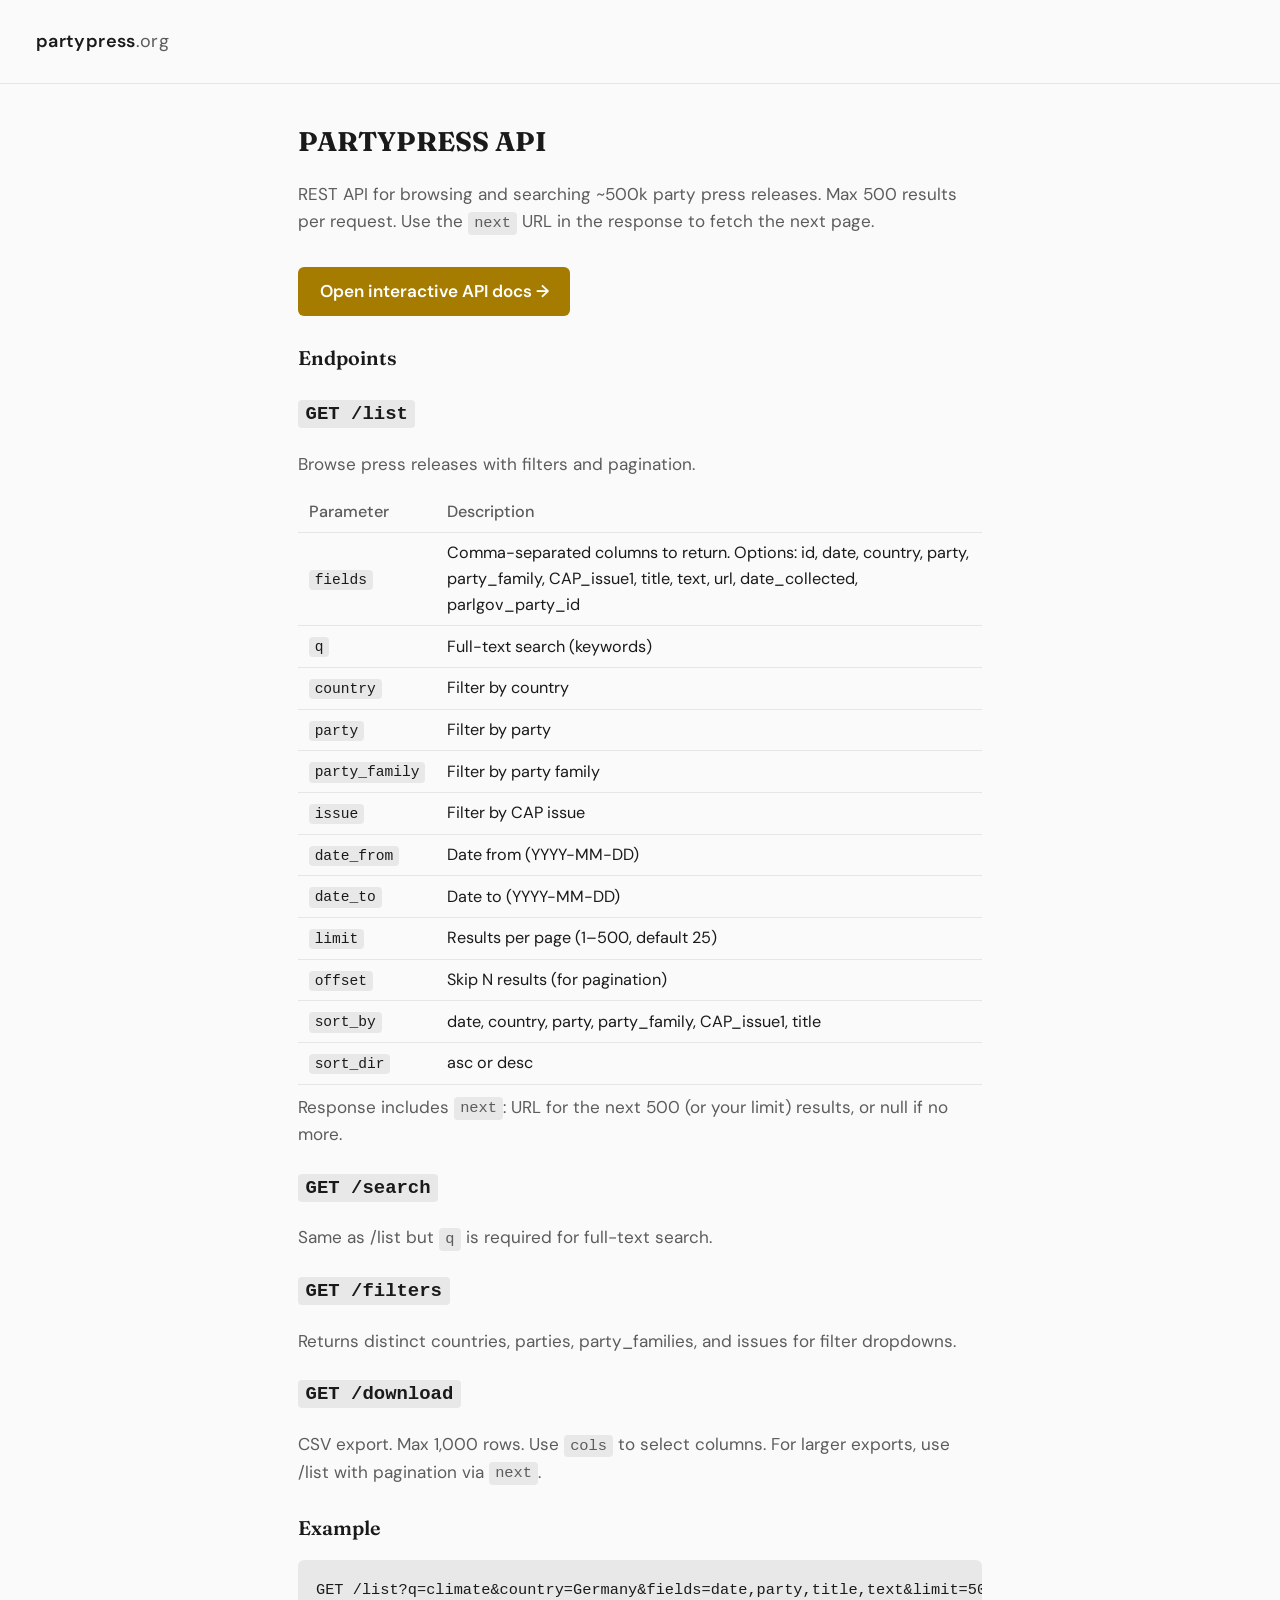
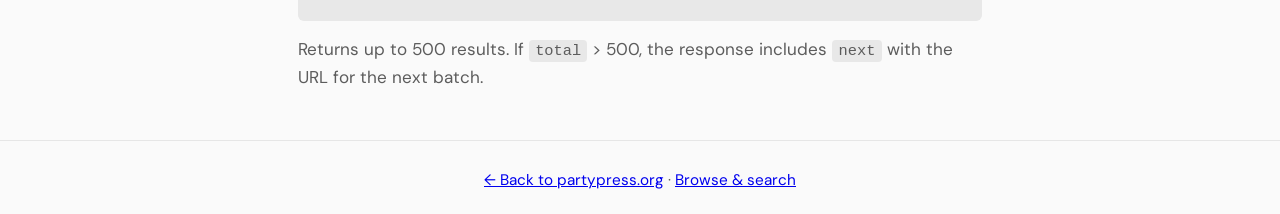
==== api/index.html @ ce9868c4 "Api added" ====
<!DOCTYPE html>
<html lang="en">
<head>
  <meta charset="UTF-8">
  <meta name="viewport" content="width=device-width, initial-scale=1">
  <meta name="robots" content="noindex">
  <title>API — PARTYPRESS</title>
  <link rel="preconnect" href="https://fonts.googleapis.com">
  <link rel="preconnect" href="https://fonts.gstatic.com" crossorigin>
  <link href="https://fonts.googleapis.com/css2?family=DM+Sans:ital,opsz,wght@0,9..40,400;0,9..40,600;1,9..40,400&family=Fraunces:opsz,wght@9..144,600&display=swap" rel="stylesheet">
  <link rel="stylesheet" href="../styles.css">
  <style>
    .api-main { max-width: 42rem; margin: 0 auto; padding: 2rem; }
    .api-main h1 { font-family: var(--font-display); font-size: 1.5rem; margin: 0 0 1rem; }
    .api-main h2 { font-size: 1.1rem; margin: 1.5rem 0 0.5rem; }
    .api-main p { margin: 0 0 0.75rem; color: var(--muted); font-size: 0.95rem; }
    .api-main code { background: var(--code-bg); padding: 0.15em 0.4em; border-radius: 4px; font-size: 0.9em; }
    .api-main pre { background: var(--code-bg); padding: 1rem; border-radius: 6px; overflow-x: auto; font-size: 0.85rem; }
    .api-main ul { margin: 0.5rem 0; padding-left: 1.25rem; }
    .api-main .docs-link { display: inline-block; margin-top: 1rem; padding: 0.6rem 1.2rem; background: var(--accent); color: #fff; text-decoration: none; border-radius: 6px; font-weight: 600; }
    .api-main .docs-link:hover { opacity: 0.9; }
    .api-main .param-table { width: 100%; border-collapse: collapse; font-size: 0.9rem; margin: 0.5rem 0; }
    .api-main .param-table th, .api-main .param-table td { padding: 0.4rem 0.6rem; text-align: left; border-bottom: 1px solid var(--border); }
    .api-main .param-table th { color: var(--muted); font-weight: 500; }
  </style>
</head>
<body>
  <header class="site-header">
    <a href="/" class="logo">partypress<span class="tld">.org</span></a>
  </header>

  <main class="api-main">
    <h1>PARTYPRESS API</h1>
    <p>REST API for browsing and searching ~500k party press releases. Max 500 results per request. Use the <code>next</code> URL in the response to fetch the next page.</p>

    <p><a href="#" id="docs-link" class="docs-link" target="_blank" rel="noopener">Open interactive API docs →</a></p>

    <h2>Endpoints</h2>

    <h3><code>GET /list</code></h3>
    <p>Browse press releases with filters and pagination.</p>
    <table class="param-table">
      <tr><th>Parameter</th><th>Description</th></tr>
      <tr><td><code>fields</code></td><td>Comma-separated columns to return. Options: id, date, country, party, party_family, CAP_issue1, title, text, url, date_collected, parlgov_party_id</td></tr>
      <tr><td><code>q</code></td><td>Full-text search (keywords)</td></tr>
      <tr><td><code>country</code></td><td>Filter by country</td></tr>
      <tr><td><code>party</code></td><td>Filter by party</td></tr>
      <tr><td><code>party_family</code></td><td>Filter by party family</td></tr>
      <tr><td><code>issue</code></td><td>Filter by CAP issue</td></tr>
      <tr><td><code>date_from</code></td><td>Date from (YYYY-MM-DD)</td></tr>
      <tr><td><code>date_to</code></td><td>Date to (YYYY-MM-DD)</td></tr>
      <tr><td><code>limit</code></td><td>Results per page (1–500, default 25)</td></tr>
      <tr><td><code>offset</code></td><td>Skip N results (for pagination)</td></tr>
      <tr><td><code>sort_by</code></td><td>date, country, party, party_family, CAP_issue1, title</td></tr>
      <tr><td><code>sort_dir</code></td><td>asc or desc</td></tr>
    </table>
    <p>Response includes <code>next</code>: URL for the next 500 (or your limit) results, or null if no more.</p>

    <h3><code>GET /search</code></h3>
    <p>Same as /list but <code>q</code> is required for full-text search.</p>

    <h3><code>GET /filters</code></h3>
    <p>Returns distinct countries, parties, party_families, and issues for filter dropdowns.</p>

    <h3><code>GET /download</code></h3>
    <p>CSV export. Max 1,000 rows. Use <code>cols</code> to select columns. For larger exports, use /list with pagination via <code>next</code>.</p>

    <h2>Example</h2>
    <pre>GET /list?q=climate&country=Germany&fields=date,party,title,text&limit=500</pre>
    <p>Returns up to 500 results. If <code>total</code> &gt; 500, the response includes <code>next</code> with the URL for the next batch.</p>
  </main>

  <footer class="site-footer">
    <p><a href="/">← Back to partypress.org</a> · <a href="/search/">Browse & search</a></p>
  </footer>

  <script>
    // Set API base (same as SEARCH_API in search/search.js). Update when deploying.
    const API_BASE = 'http://localhost:8000';
    document.getElementById('docs-link').href = API_BASE + '/docs';
  </script>
</body>
</html>
---- styles.css ----
/* Partypress draft — minimal, readable (light) */

:root {
  --bg: #fafafa;
  --text: #1a1a1a;
  --muted: #5c5c5c;
  --accent: #a67c00;
  --border: rgba(0, 0, 0, 0.08);
  --card-bg: #f0f0f0;
  --code-bg: #e8e8e8;
  --font-sans: "DM Sans", system-ui, sans-serif;
  --font-display: "Fraunces", Georgia, serif;
}

*,
*::before,
*::after {
  box-sizing: border-box;
}

html {
  font-size: 18px;
  scroll-behavior: smooth;
}

body {
  margin: 0;
  min-height: 100vh;
  font-family: var(--font-sans);
  background: var(--bg);
  color: var(--text);
  line-height: 1.6;
  display: flex;
  flex-direction: column;
}

.site-header {
  padding: 1.5rem 2rem;
  border-bottom: 1px solid var(--border);
}

.logo {
  font-weight: 600;
  font-size: 1rem;
  letter-spacing: 0.02em;
  color: var(--text);
  text-decoration: none;
}

.logo .tld {
  color: var(--muted);
  font-weight: 400;
}

main {
  flex: 1;
  max-width: 42rem;
  margin: 0 auto;
  padding: 4rem 2rem 3rem;
  width: 100%;
}

.hero h1 {
  font-family: var(--font-display);
  font-size: clamp(1.65rem, 5vw, 3.5rem);
  font-weight: 600;
  margin: 0 0 0.75rem;
  letter-spacing: -0.02em;
  color: var(--text);
  white-space: nowrap;
}

.tagline {
  font-size: 1.35rem;
  color: var(--accent);
  margin: 0 0 1rem;
  font-weight: 400;
}

.sub {
  color: var(--muted);
  margin: 0;
  font-size: 1rem;
}

h2 {
  font-family: var(--font-display);
  font-size: 1.35rem;
  font-weight: 600;
  margin: 0 0 1rem;
  color: var(--text);
}

.coming {
  margin-top: 2.5rem;
}

.coming ul {
  margin: 0;
  padding-left: 1.25rem;
}

.coming li {
  margin-bottom: 0.6rem;
}

.coming li strong {
  color: var(--accent);
}

.foundation {
  margin-top: 2.5rem;
  padding-top: 2rem;
  border-top: 1px solid var(--border);
}

.foundation-intro {
  margin: 0 0 1rem;
  color: var(--muted);
  font-size: 0.95rem;
}

.paper-card {
  background: var(--card-bg);
  border: 1px solid var(--border);
  border-radius: 8px;
  padding: 1.25rem 1.5rem;
  margin-top: 1rem;
}

.paper-title {
  font-size: 1.05rem;
  font-weight: 600;
  margin: 0 0 0.25rem;
}

.paper-title a {
  color: var(--text);
  text-decoration: none;
}

.paper-title a:hover {
  color: var(--accent);
  text-decoration: underline;
}

.paper-authors,
.paper-venue {
  margin: 0;
  font-size: 0.9rem;
  color: var(--muted);
}

.paper-authors a {
  color: var(--accent);
  text-decoration: none;
}

.paper-authors a:hover {
  text-decoration: underline;
}

.paper-desc {
  margin: 0.75rem 0 0;
  font-size: 0.95rem;
  line-height: 1.5;
}

.paper-links {
  margin-top: 0.75rem;
  display: flex;
  flex-wrap: wrap;
  gap: 0.5rem;
}

.paper-link-btn {
  display: inline-block;
  background: transparent;
  border: 1px solid var(--muted);
  color: var(--muted);
  padding: 0.35rem 0.65rem;
  border-radius: 4px;
  font-size: 0.85rem;
  text-decoration: none;
  font-family: inherit;
  cursor: pointer;
  transition: border-color 0.2s, color 0.2s;
}

.paper-link-btn:hover {
  border-color: var(--accent);
  color: var(--accent);
}

.bibtex-wrap {
  margin-top: 1rem;
}

.bibtex-toggle {
  background: transparent;
  border: 1px solid var(--muted);
  color: var(--muted);
  padding: 0.35rem 0.65rem;
  border-radius: 4px;
  font-size: 0.85rem;
  cursor: pointer;
  font-family: inherit;
}

.bibtex-toggle:hover {
  border-color: var(--accent);
  color: var(--accent);
}

.bibtex-block {
  margin-top: 0.5rem;
  position: relative;
}

.bibtex-block[hidden] {
  display: none;
}

.bibtex-code {
  margin: 0;
  padding: 0.75rem;
  background: var(--code-bg);
  border-radius: 4px;
  font-size: 0.8rem;
  font-family: ui-monospace, monospace;
  white-space: pre-wrap;
  word-break: break-all;
  color: var(--text);
}

.bibtex-copy {
  position: absolute;
  top: 0.5rem;
  right: 0.5rem;
  background: var(--accent);
  color: #fff;
  border: none;
  padding: 0.25rem 0.5rem;
  border-radius: 4px;
  font-size: 0.8rem;
  cursor: pointer;
  font-family: inherit;
}

.bibtex-copy:hover {
  opacity: 0.9;
}

.team {
  margin-top: 2.5rem;
  padding-top: 2rem;
  border-top: 1px solid var(--border);
}

.team-grid {
  display: flex;
  flex-direction: column;
  gap: 2rem;
}

.team-member {
  display: flex;
  gap: 1.25rem;
  align-items: flex-start;
}

.team-photo-link {
  flex-shrink: 0;
}

.team-photo {
  width: 120px;
  height: 120px;
  object-fit: cover;
  border-radius: 50%;
  display: block;
}

.team-content {
  min-width: 0;
}

@media (max-width: 520px) {
  .team-member {
    display: grid;
    grid-template-columns: auto 1fr;
    grid-template-rows: auto auto;
    gap: 0 1.25rem;
  }

  .team-photo-link {
    grid-column: 1;
    grid-row: 1;
  }

  .team-photo {
    width: 80px;
    height: 80px;
  }

  .team-content {
    grid-column: 1 / -1;
    grid-row: 1 / -1;
    display: grid;
    grid-template-columns: subgrid;
    grid-template-rows: auto auto;
    gap: 0.5rem 0;
  }

  .team-meta {
    grid-column: 2;
    grid-row: 1;
  }

  .team-bio {
    grid-column: 1 / -1;
    grid-row: 2;
    margin: 0;
  }
}

.team-name {
  font-size: 1.1rem;
  font-weight: 600;
  margin: 0 0 0.2rem;
}

.team-name a {
  color: var(--text);
  text-decoration: none;
}

.team-name a:hover {
  color: var(--accent);
  text-decoration: underline;
}

.team-meta {
  margin-bottom: 0;
}

.team-role {
  margin: 0 0 0.5rem;
  font-size: 0.9rem;
  color: var(--muted);
}

.team-website {
  color: var(--accent);
  text-decoration: none;
}

.team-website:hover {
  text-decoration: underline;
}

.team-bio {
  margin: 0;
  font-size: 0.95rem;
  line-height: 1.55;
}

.supported {
  margin-top: 2rem;
  padding-top: 2rem;
  border-top: 1px solid var(--border);
}

.supported-logos {
  display: flex;
  flex-wrap: nowrap;
  align-items: center;
  gap: 2rem;
}

.supported-logo {
  display: block;
  flex-shrink: 0;
  width: 100px;
}

.supported-logo img {
  display: block;
  width: 100%;
  height: auto;
  max-height: 50px;
  object-fit: contain;
  opacity: 0.85;
}

.supported-logo:hover img {
  opacity: 1;
}

@media (max-width: 400px) {
  .supported-logos {
    gap: 1rem;
  }

  .supported-logo {
    width: 72px;
  }

  .supported-logo img {
    max-height: 44px;
  }
}

.site-footer {
  padding: 1.5rem 2rem;
  border-top: 1px solid var(--border);
  text-align: center;
}

.site-footer p {
  margin: 0;
  font-size: 0.85rem;
  color: var(--muted);
}
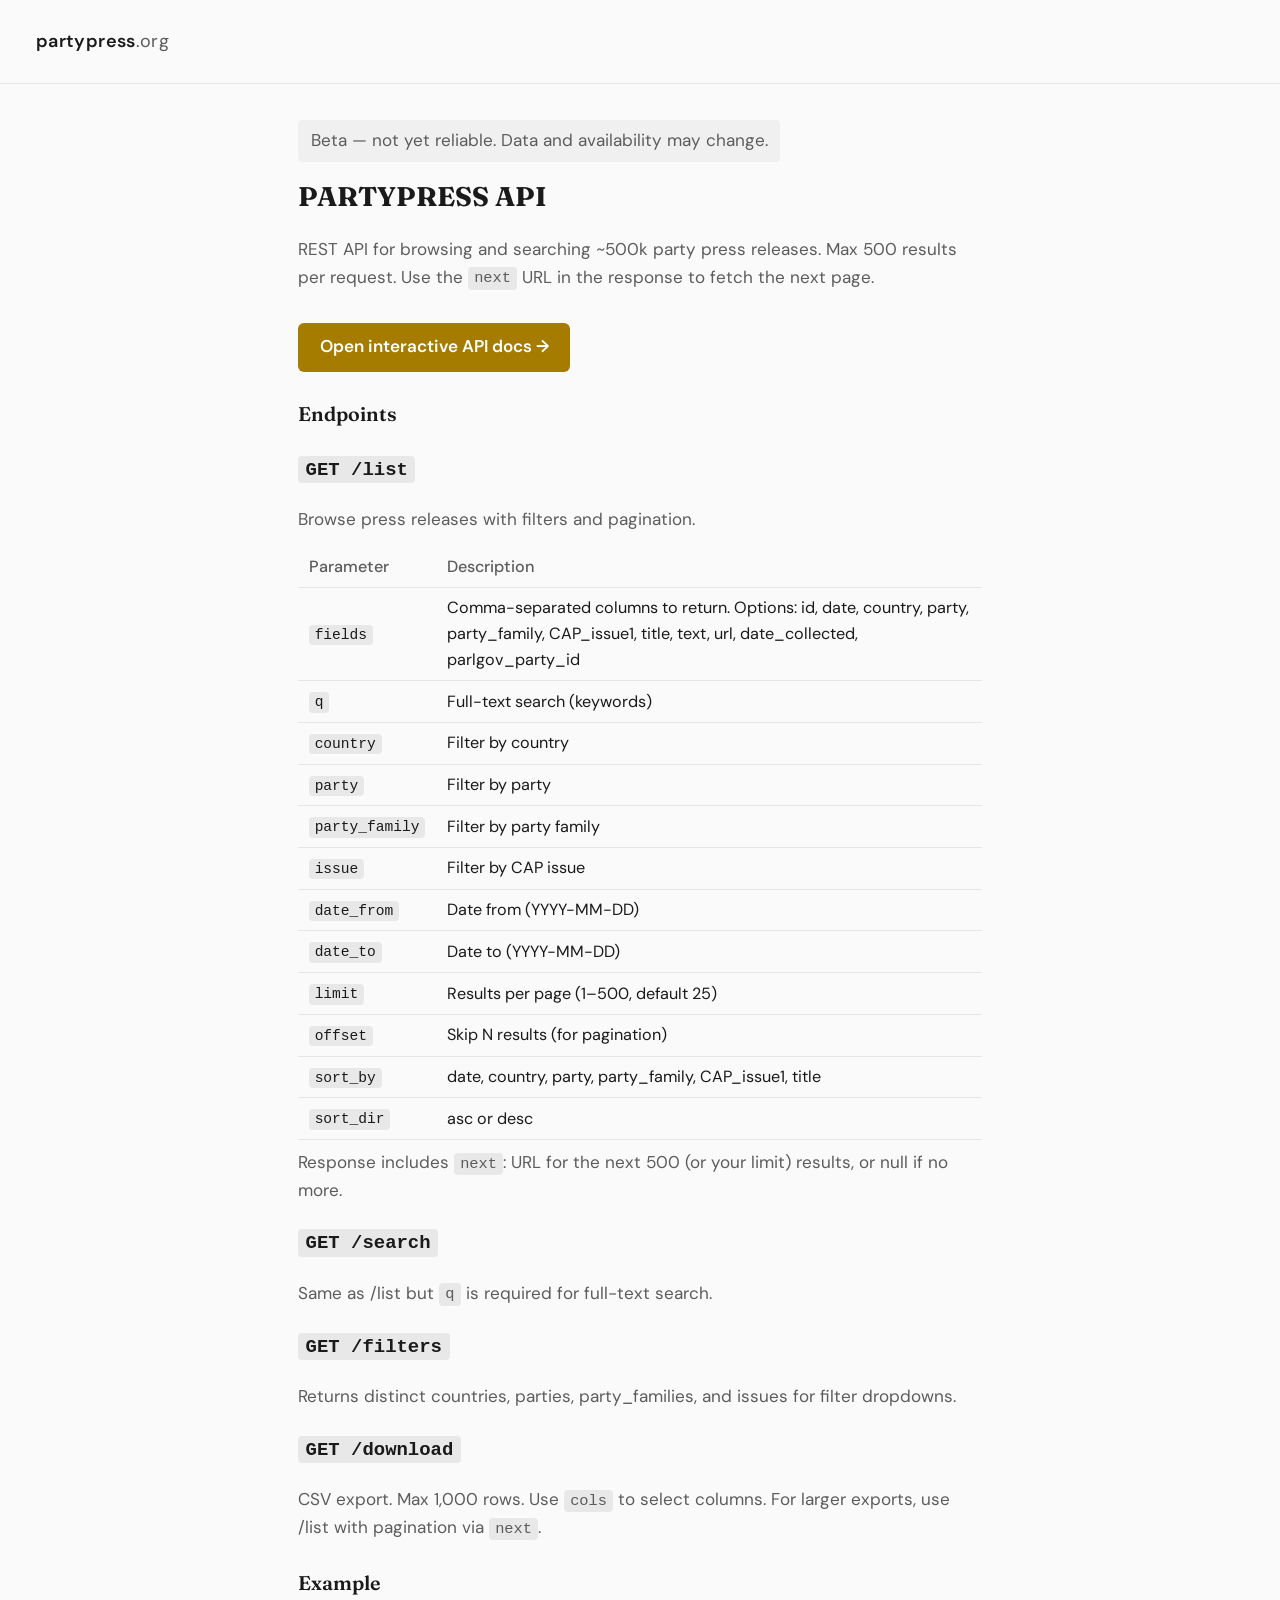
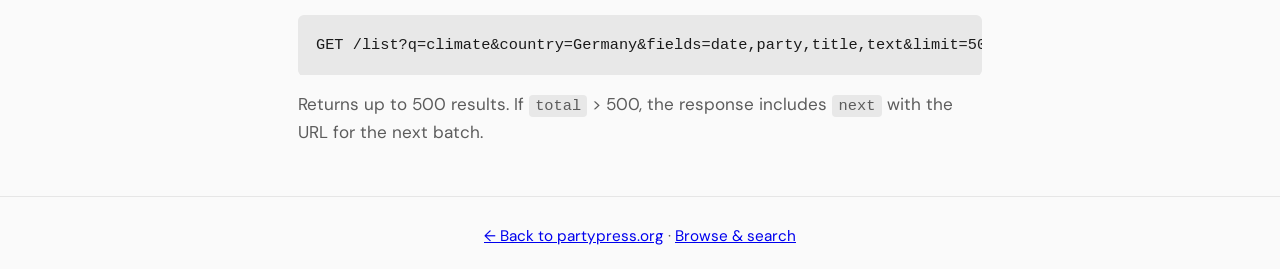
==== commit e642405a: "Use https://api.partypress.org for API in production Made-with: Cursor" ====
--- a/api/index.html
+++ b/api/index.html
@@ -22,6 +22,7 @@
     .api-main .param-table { width: 100%; border-collapse: collapse; font-size: 0.9rem; margin: 0.5rem 0; }
     .api-main .param-table th, .api-main .param-table td { padding: 0.4rem 0.6rem; text-align: left; border-bottom: 1px solid var(--border); }
     .api-main .param-table th { color: var(--muted); font-weight: 500; }
+    .beta-notice { font-size: 0.85rem; color: var(--muted); background: rgba(0,0,0,0.04); padding: 0.4rem 0.7rem; border-radius: 4px; margin: 0 0 1rem; display: inline-block; }
   </style>
 </head>
 <body>
@@ -30,6 +31,7 @@
   </header>
 
   <main class="api-main">
+    <p class="beta-notice">Beta — not yet reliable. Data and availability may change.</p>
     <h1>PARTYPRESS API</h1>
     <p>REST API for browsing and searching ~500k party press releases. Max 500 results per request. Use the <code>next</code> URL in the response to fetch the next page.</p>
 
@@ -75,8 +77,10 @@
   </footer>
 
   <script>
-    // Set API base (same as SEARCH_API in search/search.js). Update when deploying.
-    const API_BASE = 'http://localhost:8000';
+    // Same logic as SEARCH_API in search/search.js
+    const API_BASE = (typeof location !== 'undefined' && /^https:\/\/partypress\.org/.test(location.origin))
+      ? 'https://api.partypress.org'
+      : 'http://localhost:8073';
     document.getElementById('docs-link').href = API_BASE + '/docs';
   </script>
 </body>
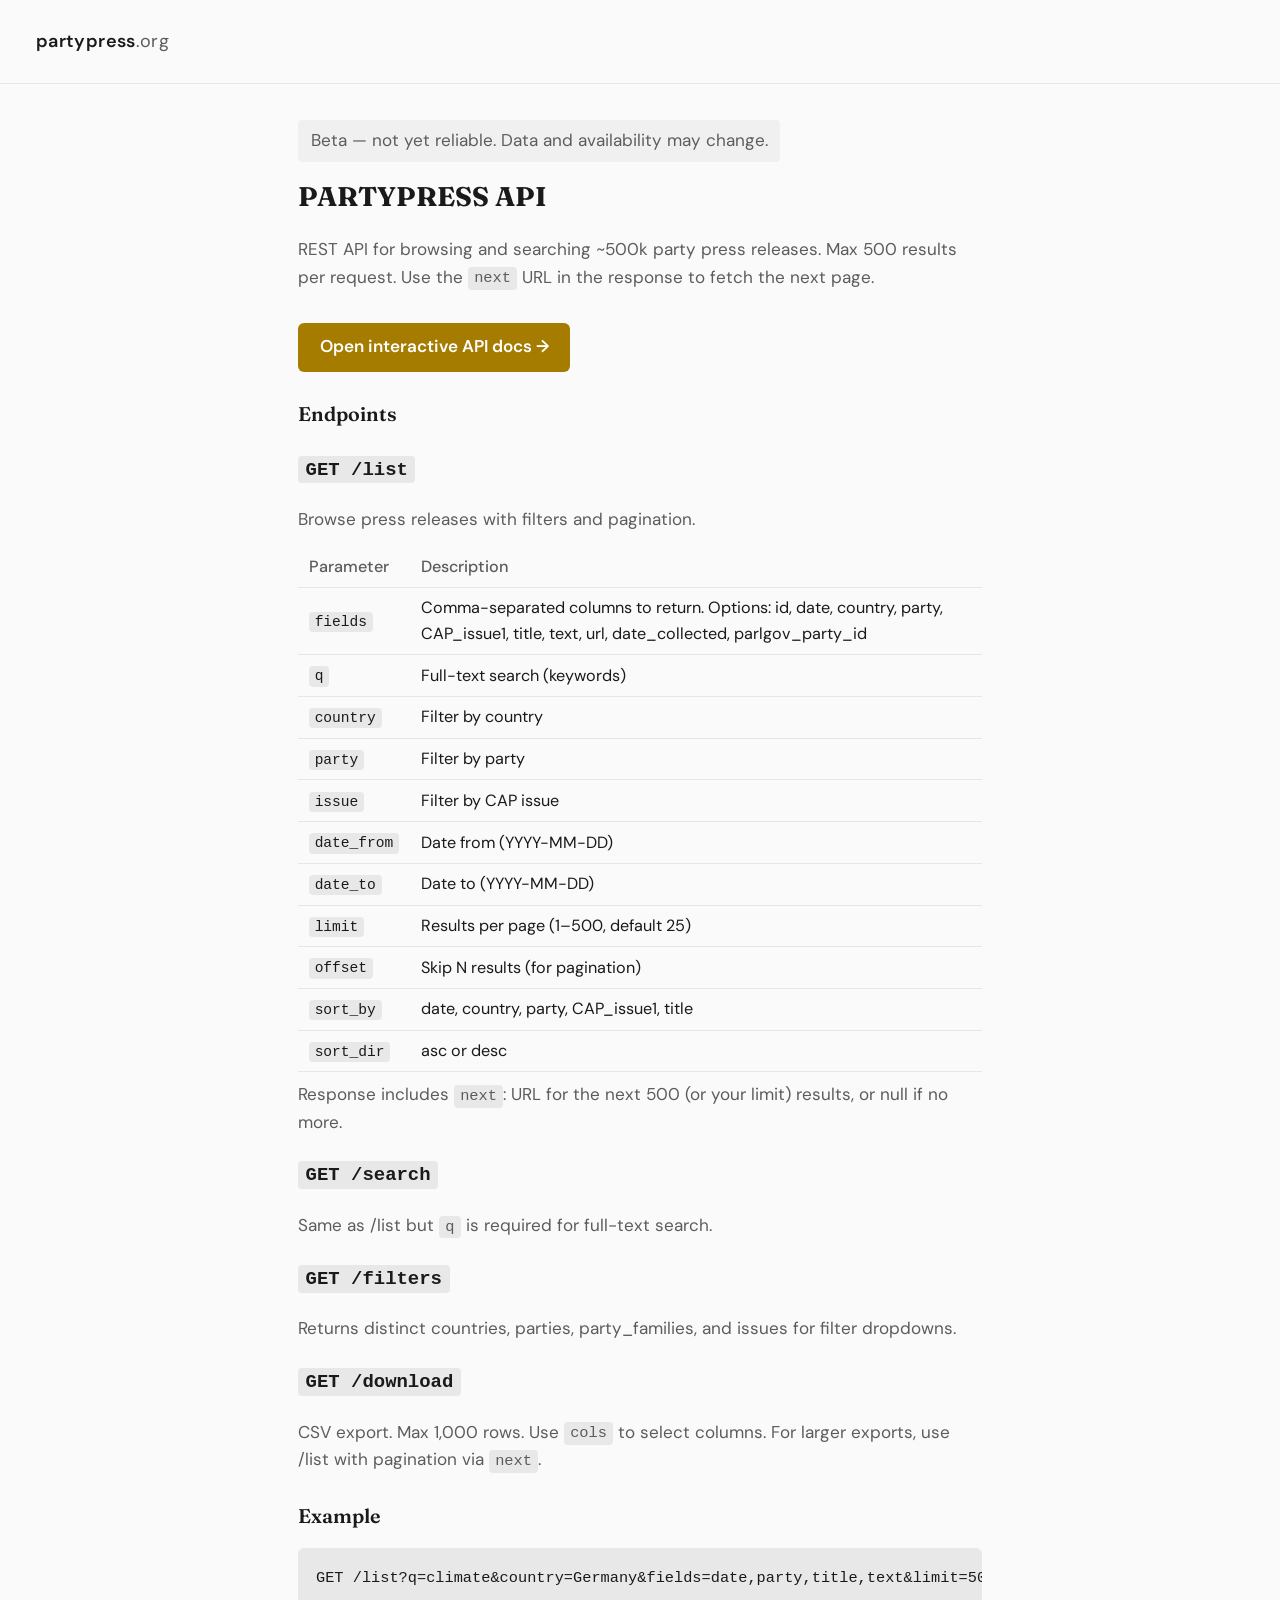
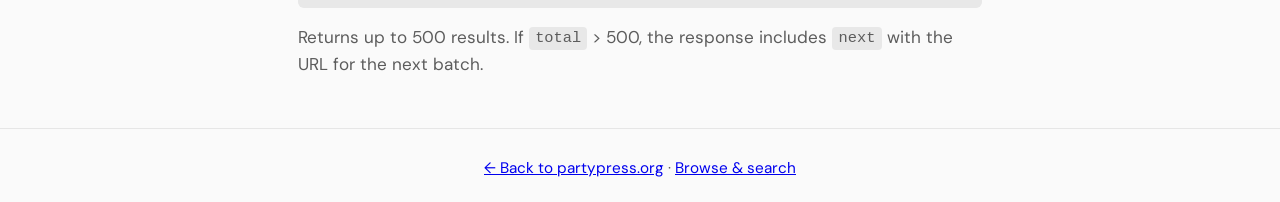
==== commit dae38dc8: "Remove party family from search page and API docs Made-with: Cursor" ====
--- a/api/index.html
+++ b/api/index.html
@@ -43,17 +43,16 @@
     <p>Browse press releases with filters and pagination.</p>
     <table class="param-table">
       <tr><th>Parameter</th><th>Description</th></tr>
-      <tr><td><code>fields</code></td><td>Comma-separated columns to return. Options: id, date, country, party, party_family, CAP_issue1, title, text, url, date_collected, parlgov_party_id</td></tr>
+      <tr><td><code>fields</code></td><td>Comma-separated columns to return. Options: id, date, country, party, CAP_issue1, title, text, url, date_collected, parlgov_party_id</td></tr>
       <tr><td><code>q</code></td><td>Full-text search (keywords)</td></tr>
       <tr><td><code>country</code></td><td>Filter by country</td></tr>
       <tr><td><code>party</code></td><td>Filter by party</td></tr>
-      <tr><td><code>party_family</code></td><td>Filter by party family</td></tr>
       <tr><td><code>issue</code></td><td>Filter by CAP issue</td></tr>
       <tr><td><code>date_from</code></td><td>Date from (YYYY-MM-DD)</td></tr>
       <tr><td><code>date_to</code></td><td>Date to (YYYY-MM-DD)</td></tr>
       <tr><td><code>limit</code></td><td>Results per page (1–500, default 25)</td></tr>
       <tr><td><code>offset</code></td><td>Skip N results (for pagination)</td></tr>
-      <tr><td><code>sort_by</code></td><td>date, country, party, party_family, CAP_issue1, title</td></tr>
+      <tr><td><code>sort_by</code></td><td>date, country, party, CAP_issue1, title</td></tr>
       <tr><td><code>sort_dir</code></td><td>asc or desc</td></tr>
     </table>
     <p>Response includes <code>next</code>: URL for the next 500 (or your limit) results, or null if no more.</p>
@@ -78,9 +77,9 @@
 
   <script>
     // Same logic as SEARCH_API in search/search.js
-    const API_BASE = (typeof location !== 'undefined' && /^https:\/\/partypress\.org/.test(location.origin))
-      ? 'https://api.partypress.org'
-      : 'http://localhost:8073';
+    const API_BASE = (typeof location !== 'undefined' && /localhost|127\.0\.0\.1|^file:/.test(location.origin))
+      ? 'http://localhost:8073'
+      : 'https://api.partypress.org';
     document.getElementById('docs-link').href = API_BASE + '/docs';
   </script>
 </body>
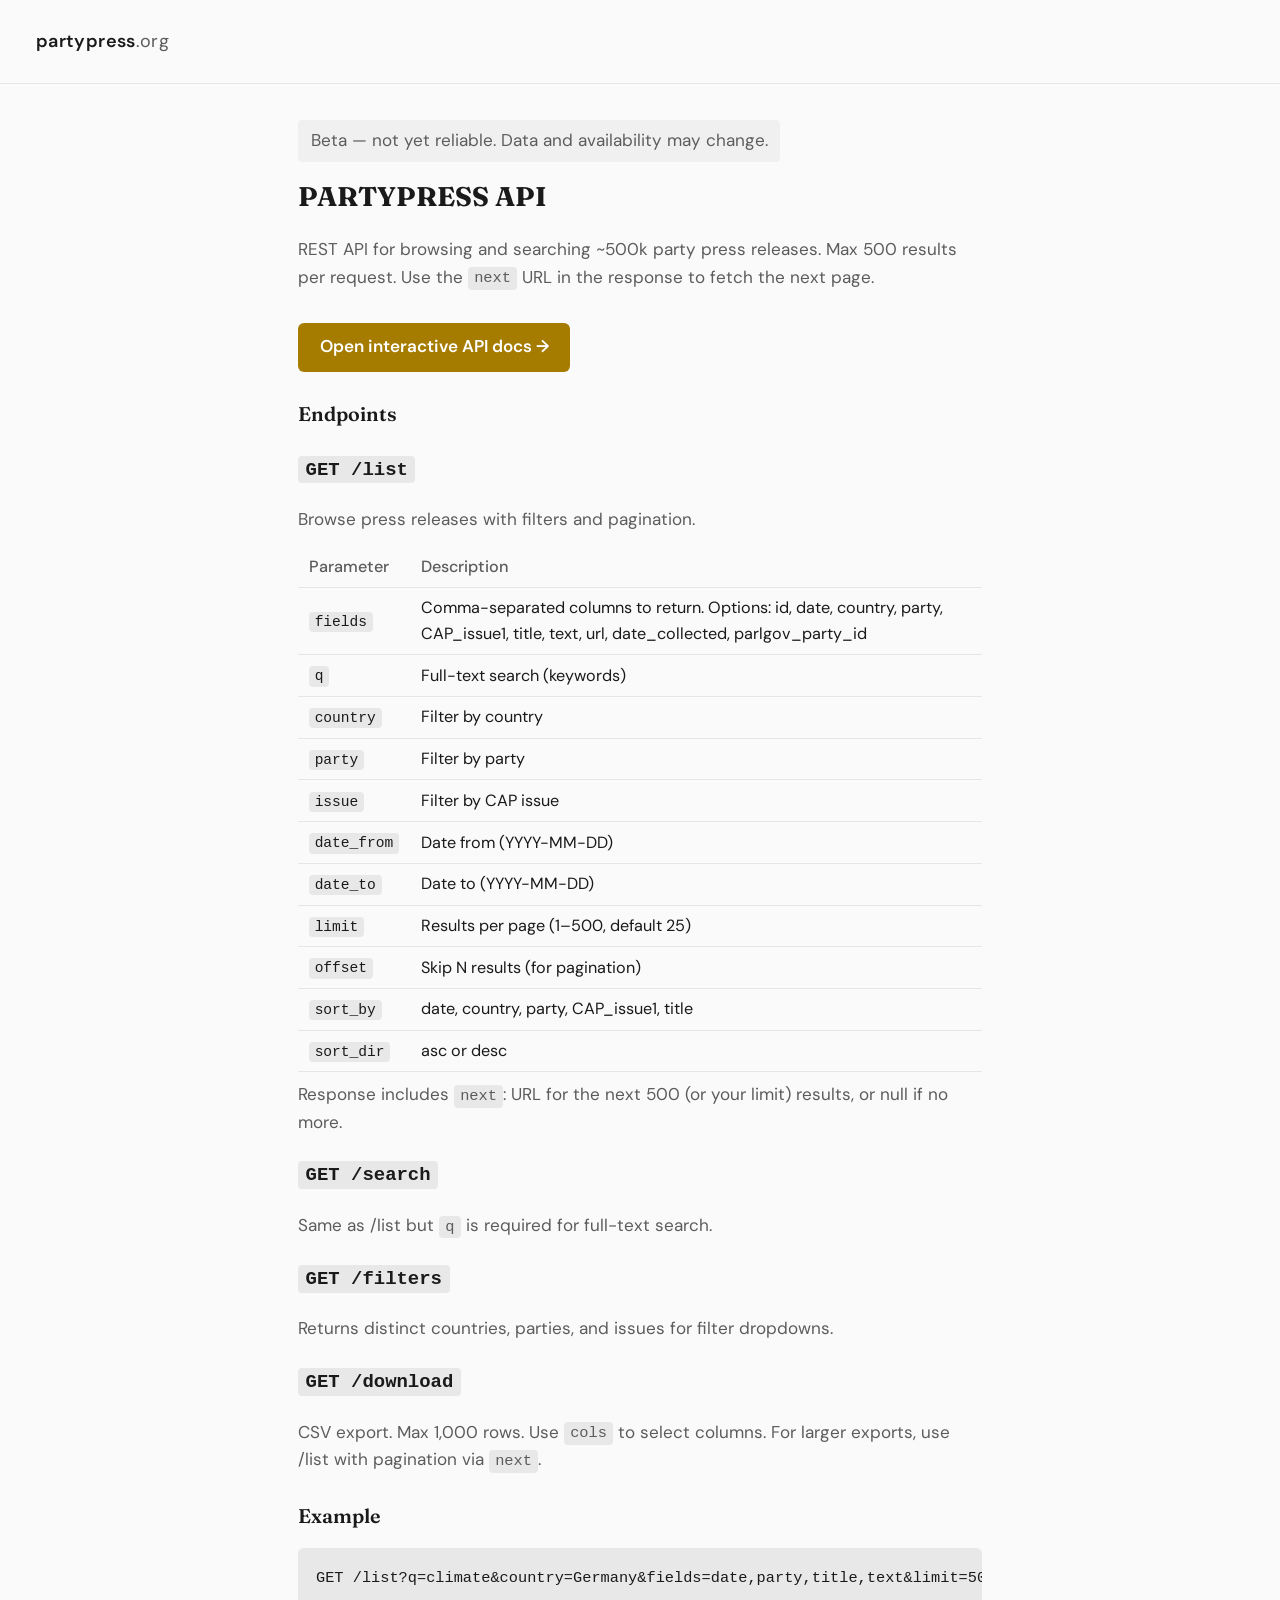
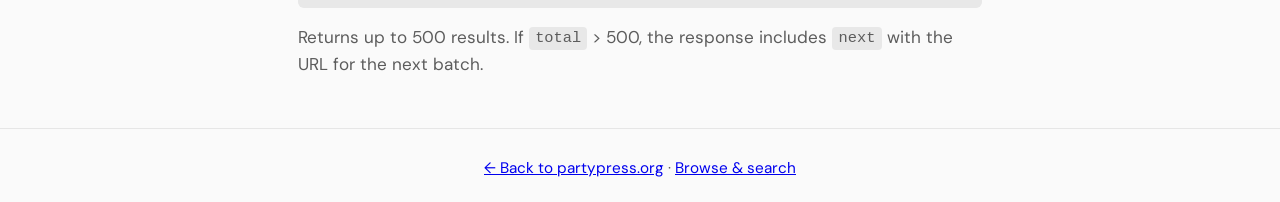
==== commit d45b07db: "Remove party_families from API filters doc Made-with: Cursor" ====
--- a/api/index.html
+++ b/api/index.html
@@ -61,7 +61,7 @@
     <p>Same as /list but <code>q</code> is required for full-text search.</p>
 
     <h3><code>GET /filters</code></h3>
-    <p>Returns distinct countries, parties, party_families, and issues for filter dropdowns.</p>
+    <p>Returns distinct countries, parties, and issues for filter dropdowns.</p>
 
     <h3><code>GET /download</code></h3>
     <p>CSV export. Max 1,000 rows. Use <code>cols</code> to select columns. For larger exports, use /list with pagination via <code>next</code>.</p>
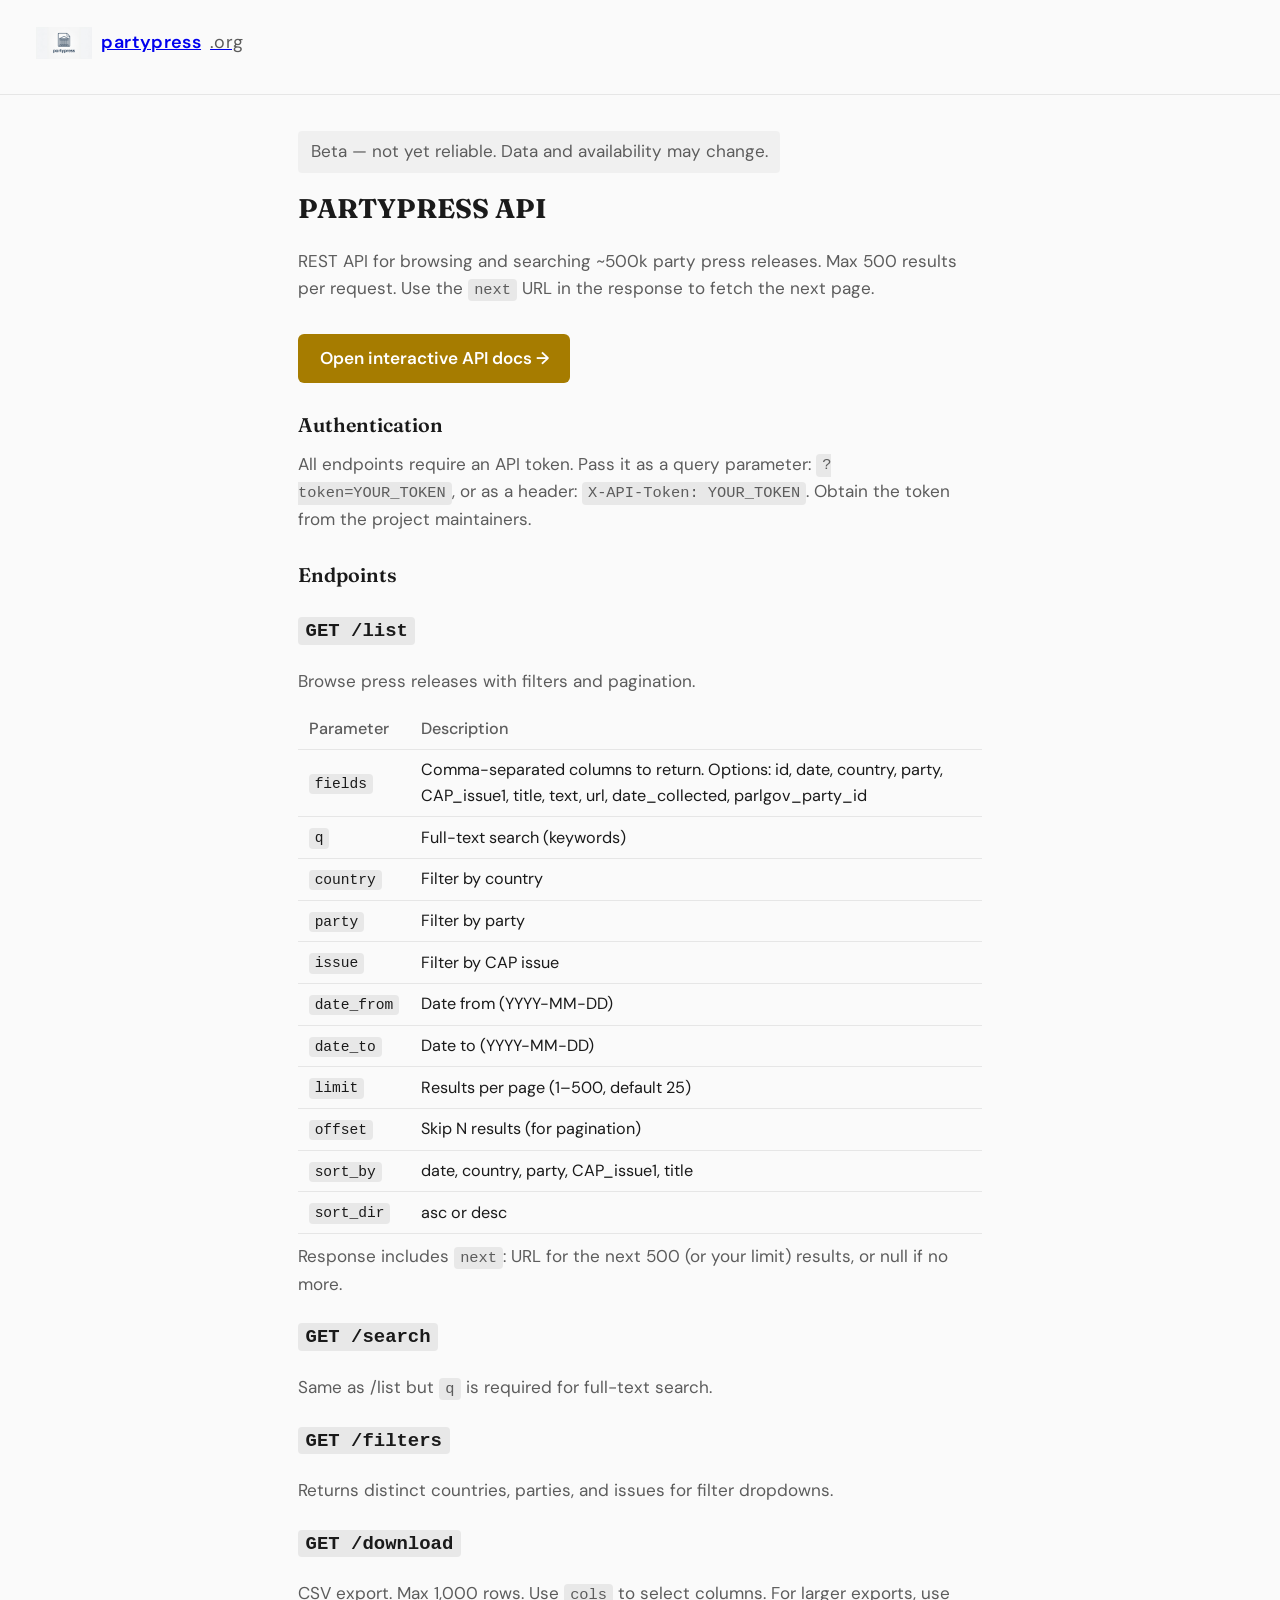
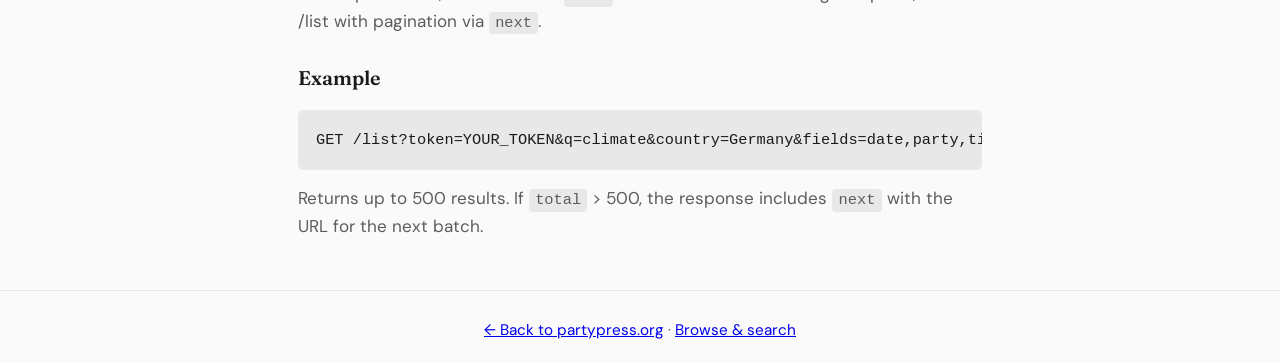
==== commit 832ec640: "Add Party Press logo, favicons, and use in header and head Made-with: Cursor" ====
--- a/api/index.html
+++ b/api/index.html
@@ -8,6 +8,10 @@
   <link rel="preconnect" href="https://fonts.googleapis.com">
   <link rel="preconnect" href="https://fonts.gstatic.com" crossorigin>
   <link href="https://fonts.googleapis.com/css2?family=DM+Sans:ital,opsz,wght@0,9..40,400;0,9..40,600;1,9..40,400&family=Fraunces:opsz,wght@9..144,600&display=swap" rel="stylesheet">
+  <link rel="icon" type="image/png" sizes="32x32" href="../assets/favicon-32x32.png">
+  <link rel="icon" type="image/png" sizes="16x16" href="../assets/favicon-16x16.png">
+  <link rel="apple-touch-icon" sizes="180x180" href="../assets/favicon-180x180.png">
+  <link rel="manifest" href="../assets/site.webmanifest">
   <link rel="stylesheet" href="../styles.css">
   <style>
     .api-main { max-width: 42rem; margin: 0 auto; padding: 2rem; }
@@ -27,7 +31,7 @@
 </head>
 <body>
   <header class="site-header">
-    <a href="/" class="logo">partypress<span class="tld">.org</span></a>
+    <a href="/" class="logo"><img src="../assets/partypress-logo.png" alt="Party Press" class="logo-img" width="160" height="36">partypress<span class="tld">.org</span></a>
   </header>
 
   <main class="api-main">
@@ -36,6 +40,9 @@
     <p>REST API for browsing and searching ~500k party press releases. Max 500 results per request. Use the <code>next</code> URL in the response to fetch the next page.</p>
 
     <p><a href="#" id="docs-link" class="docs-link" target="_blank" rel="noopener">Open interactive API docs →</a></p>
+
+    <h2>Authentication</h2>
+    <p>All endpoints require an API token. Pass it as a query parameter: <code>?token=YOUR_TOKEN</code>, or as a header: <code>X-API-Token: YOUR_TOKEN</code>. Obtain the token from the project maintainers.</p>
 
     <h2>Endpoints</h2>
 
@@ -67,7 +74,7 @@
     <p>CSV export. Max 1,000 rows. Use <code>cols</code> to select columns. For larger exports, use /list with pagination via <code>next</code>.</p>
 
     <h2>Example</h2>
-    <pre>GET /list?q=climate&country=Germany&fields=date,party,title,text&limit=500</pre>
+    <pre>GET /list?token=YOUR_TOKEN&q=climate&country=Germany&fields=date,party,title,text&limit=500</pre>
     <p>Returns up to 500 results. If <code>total</code> &gt; 500, the response includes <code>next</code> with the URL for the next batch.</p>
   </main>
 
--- a/styles.css
+++ b/styles.css
@@ -43,8 +43,14 @@
   font-weight: 600;
   font-size: 1rem;
   letter-spacing: 0.02em;
-  color: var(--text);
-  text-decoration: none;
+  display: inline-flex;
+  align-items: center;
+  gap: 0.5rem;
+}
+.logo-img {
+  height: 1.75rem;
+  width: auto;
+  vertical-align: middle;
 }
 
 .logo .tld {
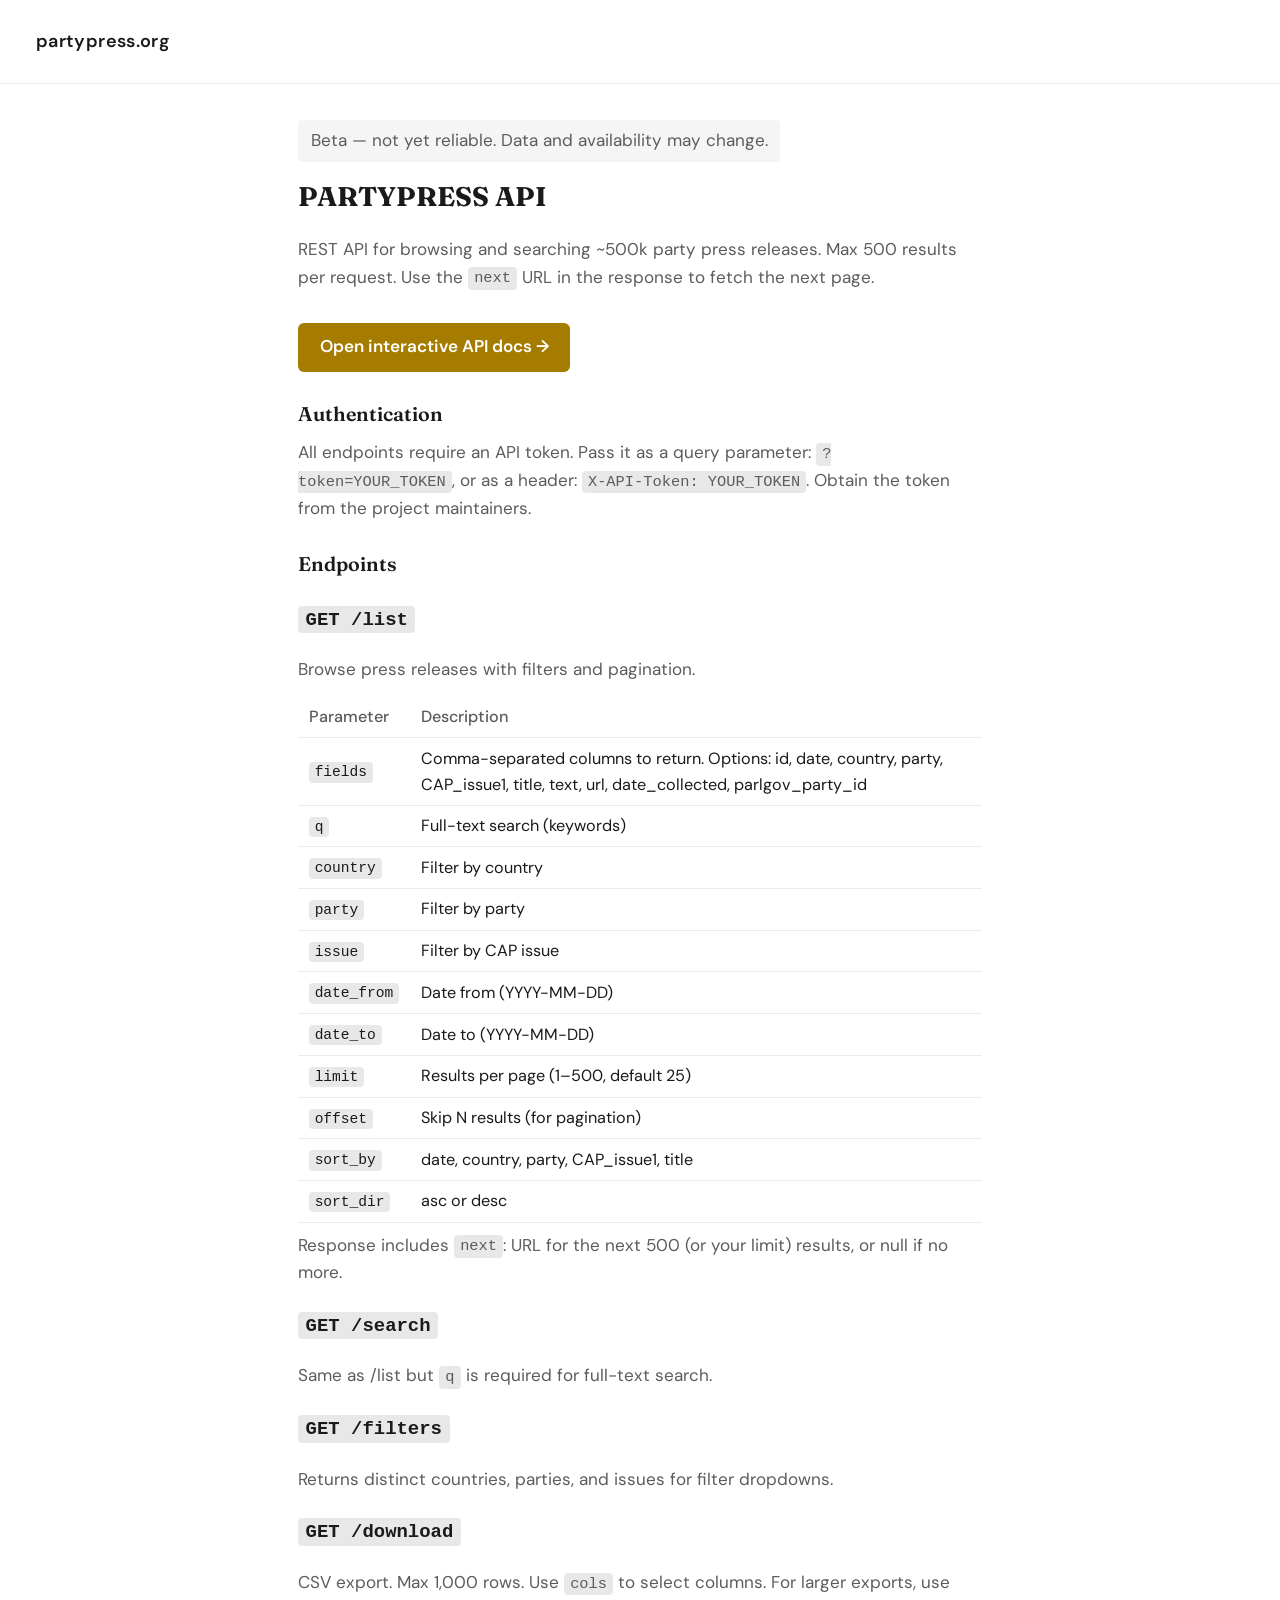
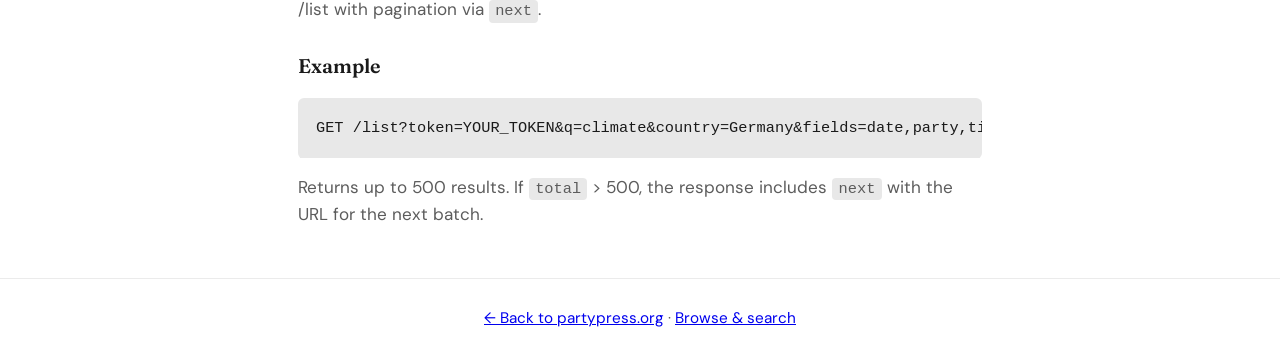
==== commit a8018246: "White background; remove header logos (keep favicons and asset files) Made-with: Cursor" ====
--- a/api/index.html
+++ b/api/index.html
@@ -31,7 +31,7 @@
 </head>
 <body>
   <header class="site-header">
-    <a href="/" class="logo"><img src="../assets/partypress-logo.png" alt="Party Press" class="logo-img" width="160" height="36">partypress<span class="tld">.org</span></a>
+    <a href="/" class="logo">partypress.org</a>
   </header>
 
   <main class="api-main">
--- a/styles.css
+++ b/styles.css
@@ -1,7 +1,7 @@
 /* Partypress draft — minimal, readable (light) */
 
 :root {
-  --bg: #fafafa;
+  --bg: #ffffff;
   --text: #1a1a1a;
   --muted: #5c5c5c;
   --accent: #a67c00;
@@ -39,6 +39,7 @@
   border-bottom: 1px solid var(--border);
 }
 
+/* Header logo link: no underline, looks like text/brand */
 .logo {
   font-weight: 600;
   font-size: 1rem;
@@ -46,16 +47,45 @@
   display: inline-flex;
   align-items: center;
   gap: 0.5rem;
+  text-decoration: none;
+  color: var(--text);
+}
+.logo:hover,
+.logo:focus {
+  text-decoration: none;
+  color: var(--text);
 }
 .logo-img {
-  height: 1.75rem;
+  height: 2.25rem;
   width: auto;
   vertical-align: middle;
-}
-
+  display: block;
+}
 .logo .tld {
   color: var(--muted);
   font-weight: 400;
+}
+
+/* Stacked logo for content (e.g. hero): logo on top, partypress.org below */
+.logo-stacked {
+  display: inline-flex;
+  flex-direction: column;
+  align-items: center;
+  gap: 0.5rem;
+  text-decoration: none;
+  color: var(--text);
+  margin: 0 auto;
+}
+.logo-stacked:hover,
+.logo-stacked:focus {
+  text-decoration: none;
+  color: var(--text);
+}
+.logo-stacked .logo-stacked-img {
+  height: 5rem;
+  width: auto;
+  max-width: 200px;
+  display: block;
 }
 
 main {
